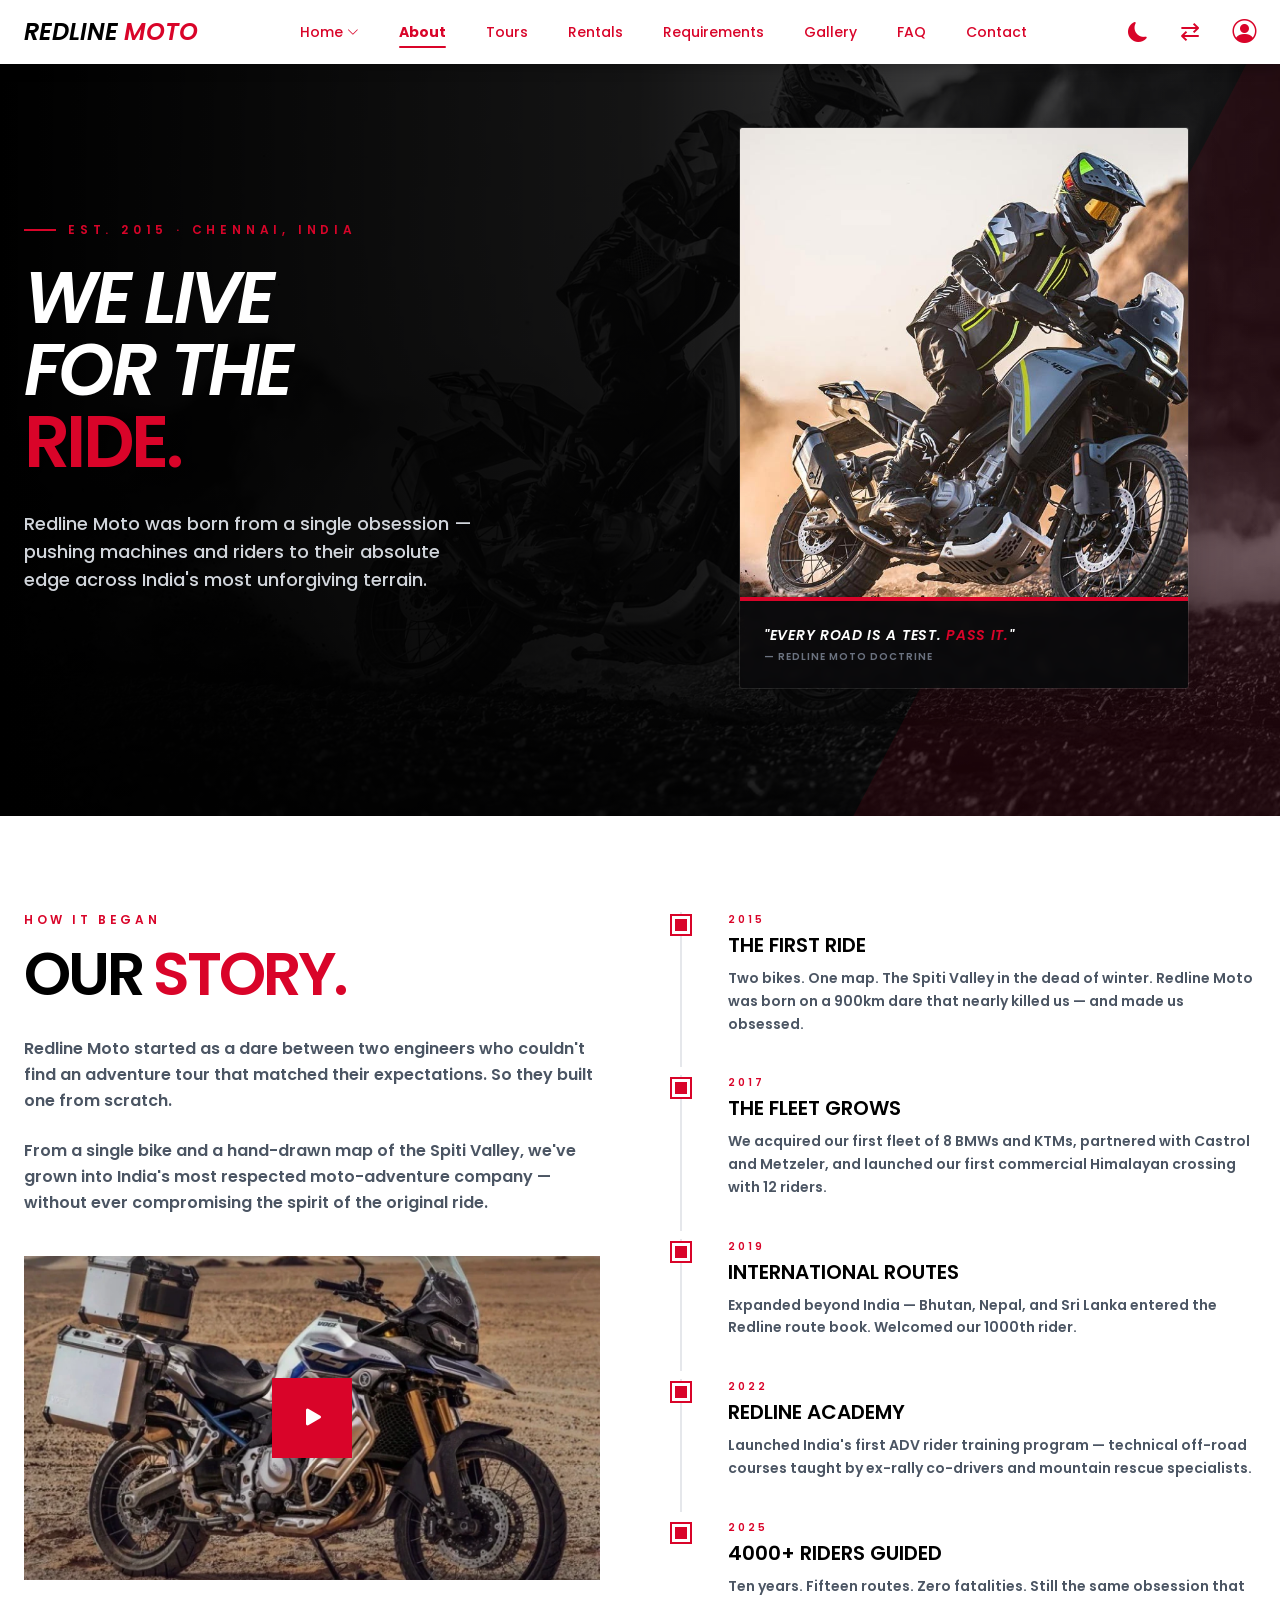
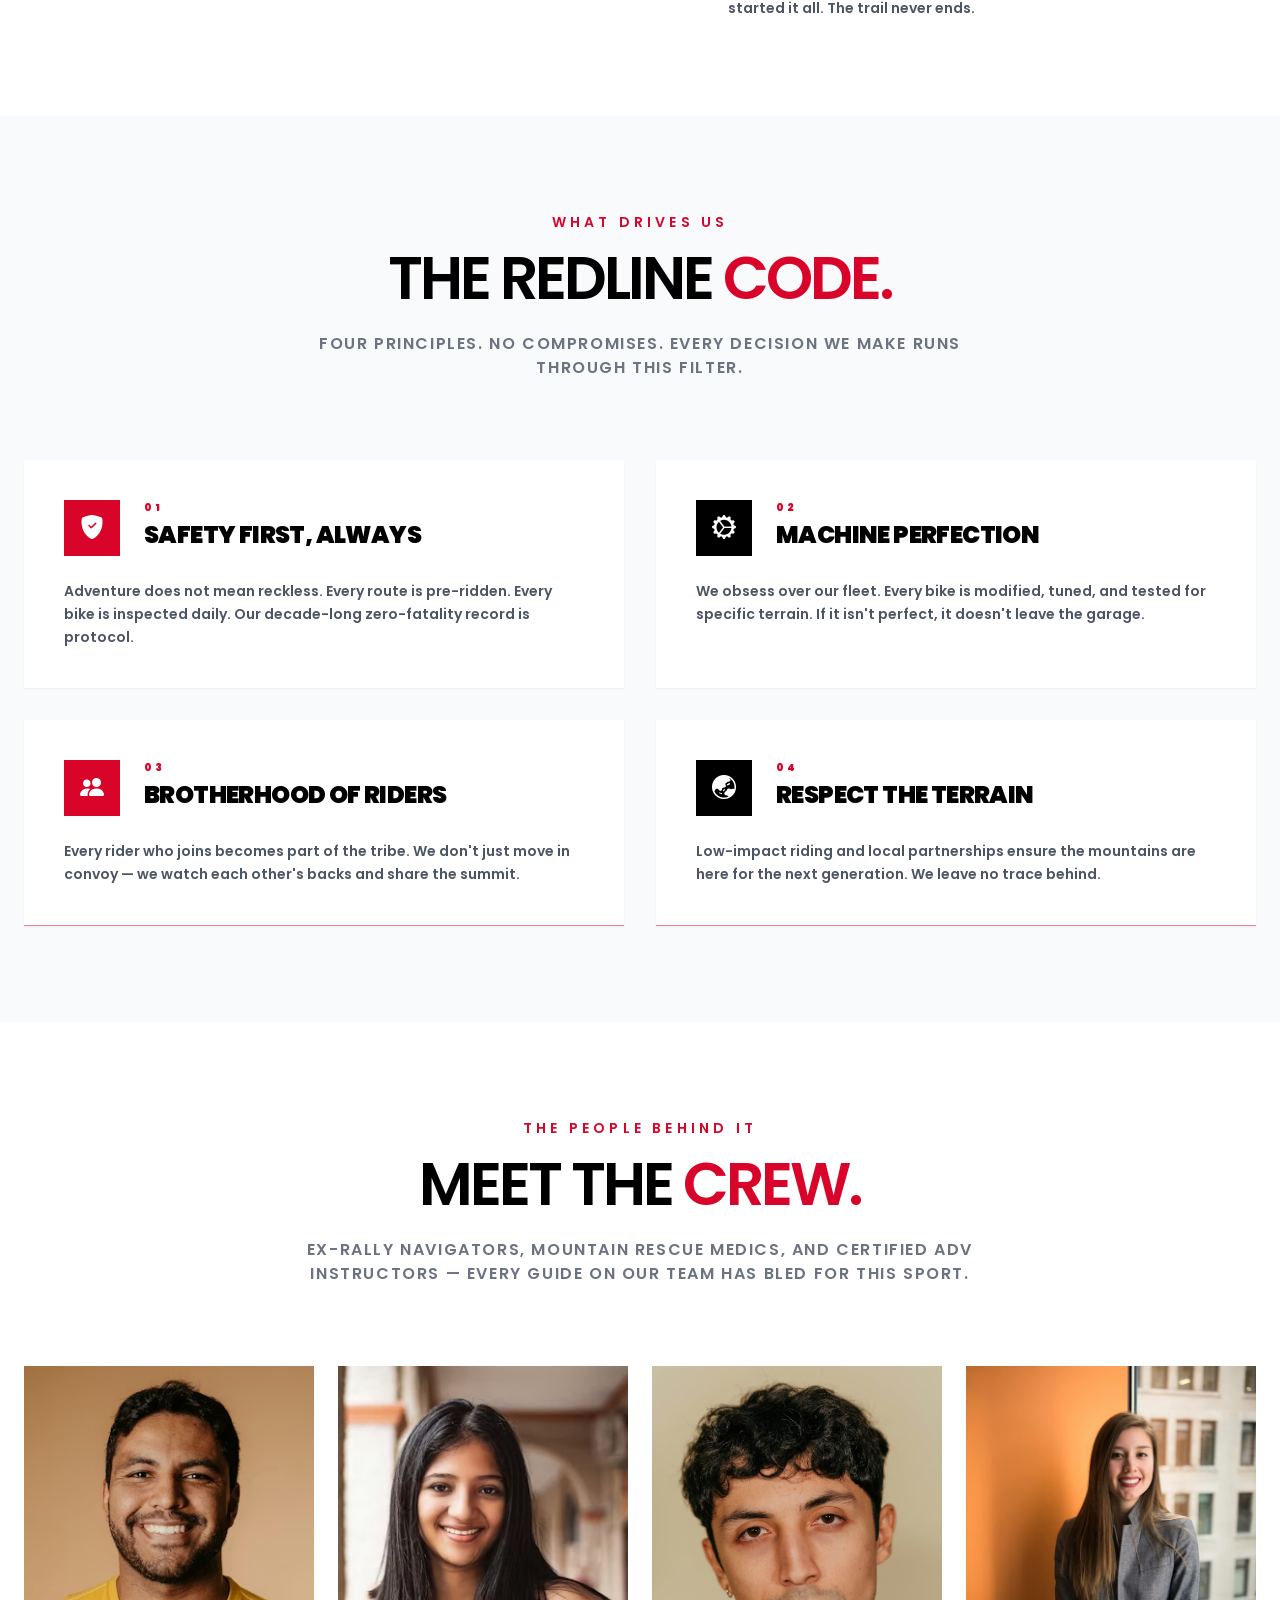
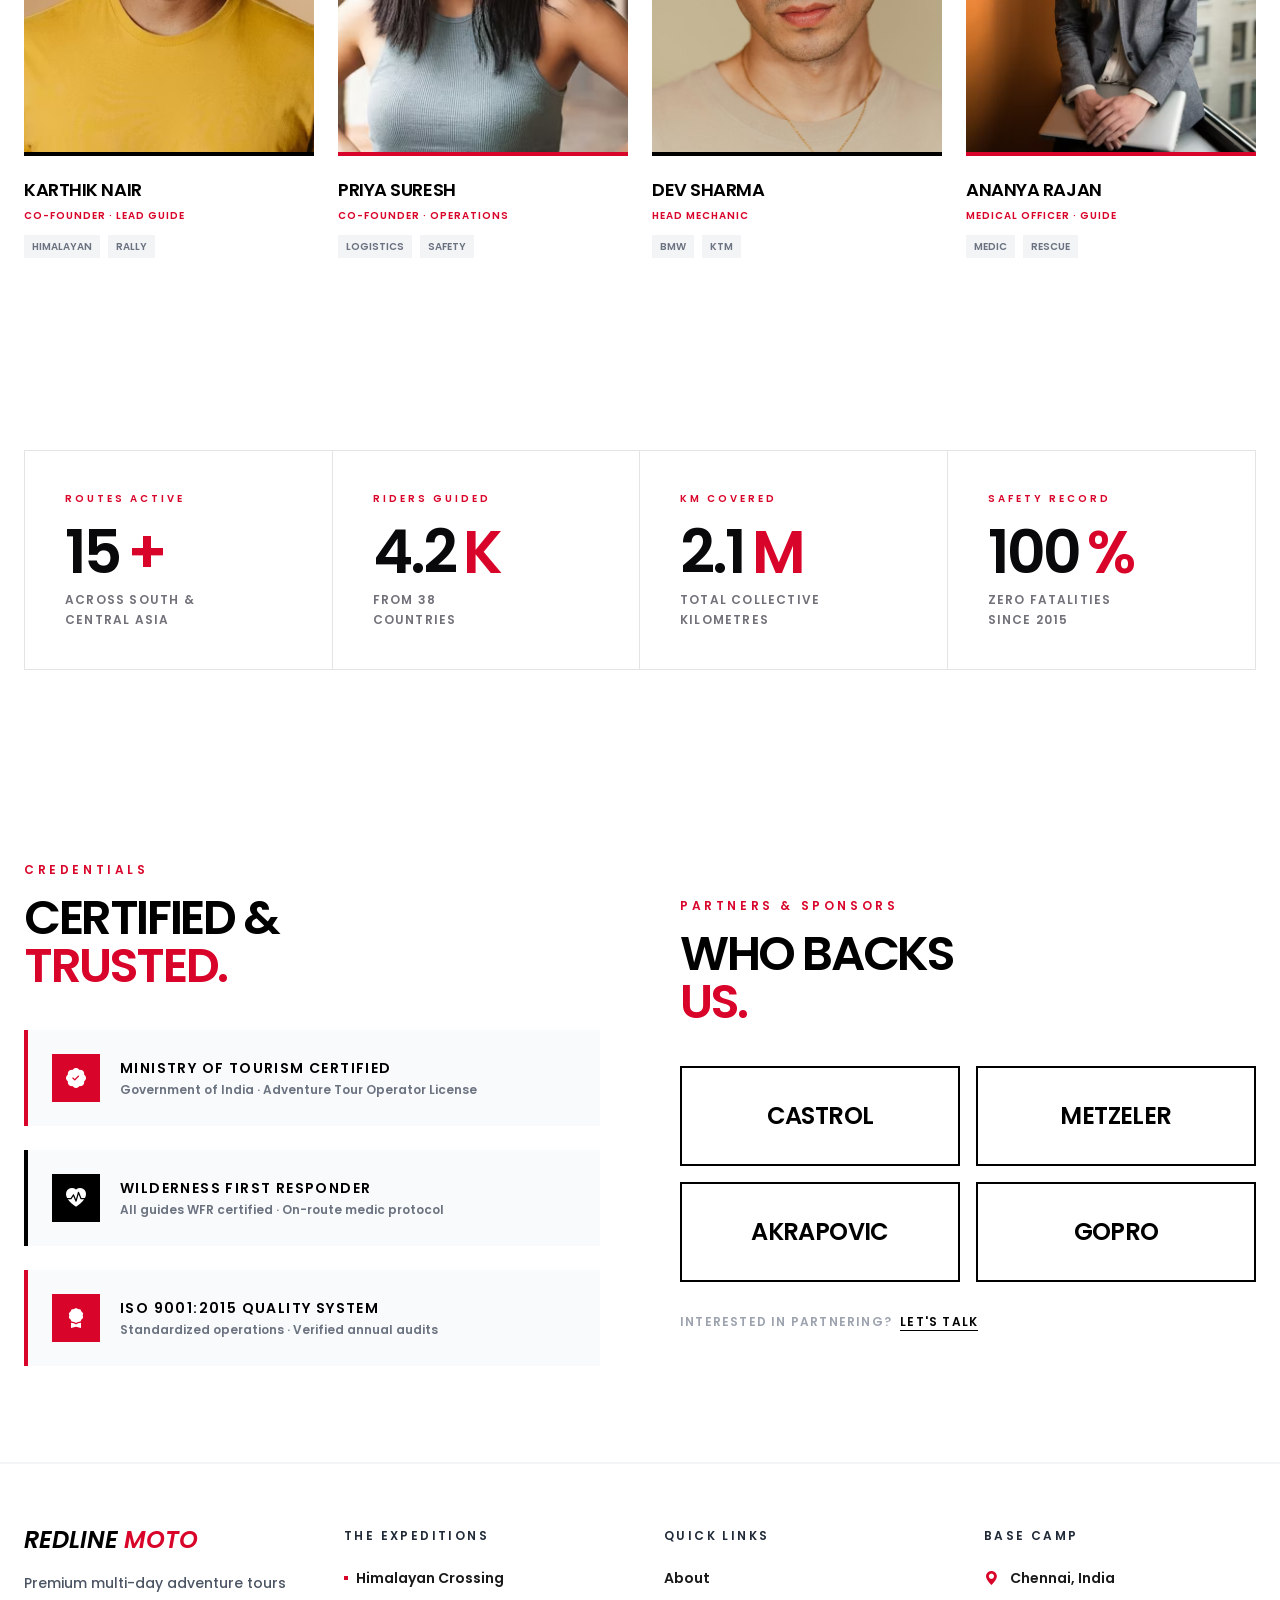
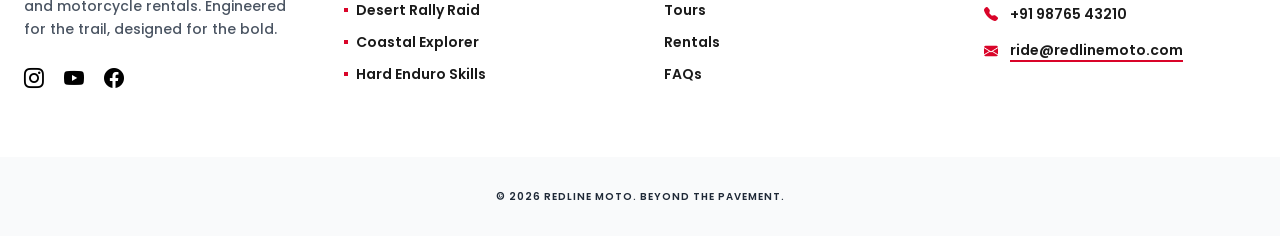
==== about.html @ 3127164c "first commit" ====
<!DOCTYPE html>
<html lang="en">

<head>
    <meta charset="UTF-8">
    <meta name="viewport" content="width=device-width, initial-scale=1.0">
    <title>About - Redline Moto</title>
    <link rel="icon" href="images/logo.jpeg">
    <script src="tailwind.js"></script>
    <link rel="stylesheet" href="https://cdn.jsdelivr.net/npm/bootstrap-icons@1.11.3/font/bootstrap-icons.min.css">
    <link rel="stylesheet" href="navbar.css">
    <link rel="stylesheet" href="footer.css">
    <link rel="preconnect" href="https://fonts.googleapis.com">
    <link rel="preconnect" href="https://fonts.gstatic.com" crossorigin>
    <link href="https://fonts.googleapis.com/css2?family=Poppins:wght@300;400;500;600;700;900&display=swap" rel="stylesheet">

    <style>
        /* THEME TOGGLE */
        :root {
            --home-bg: #ffffff;
            --text-color: #111111;
        }

        [data-theme="dark"] {
            --home-bg: #000000;
            --text-color: #ffffff;
        }

        body {
            background-color: var(--home-bg) !important;
            color: var(--text-color);
            transition: background-color 0.4s ease, color 0.4s ease;
            font-family: 'Poppins', sans-serif;
        }

        [data-theme="dark"] section,
        [data-theme="dark"] .card {
            background-color: #000000 !important;
        }

        [data-theme="dark"] body,
        [data-theme="dark"] p,
        [data-theme="dark"] h1,
        [data-theme="dark"] h2,
        [data-theme="dark"] h3,
        [data-theme="dark"] h4,
        [data-theme="dark"] h5,
        [data-theme="dark"] h6,
        [data-theme="dark"] span,
        [data-theme="dark"] li,
        [data-theme="dark"] a,
        [data-theme="dark"] label,
        [data-theme="dark"] small,
        [data-theme="dark"] strong {
            color: #ffffff !important;
        }

        /* ---- HERO ---- */
        .hero-about {
            background-color: #000;
            min-height: 100vh;
            position: relative;
            overflow: hidden;
        }

        .hero-about::before {
            content: "REDLINE";
            position: absolute;
            font-size: clamp(80px, 18vw, 260px);
            font-weight: 900;
            color: rgba(217, 4, 41, 0.05);
            top: 50%;
            left: 50%;
            transform: translate(-50%, -50%);
            white-space: nowrap;
            pointer-events: none;
            letter-spacing: -0.05em;
        }

        .diagonal-slash {
            position: absolute;
            top: 0;
            right: 0;
            width: 45%;
            height: 100%;
            background: #D90429;
            clip-path: polygon(20% 0, 100% 0, 100% 100%, 0% 100%);
            z-index: 0;
        }

        @media (max-width: 768px) {
            .diagonal-slash {
                width: 100%;
                height: 40%;
                clip-path: polygon(0 0, 100% 0, 100% 100%, 0 70%);
                top: unset;
                bottom: 0;
            }
        }

        /* ---- MARQUEE ---- */
        .marquee-track {
            display: flex;
            width: max-content;
            animation: marquee 18s linear infinite;
        }

        @keyframes marquee {
            0% { transform: translateX(0); }
            100% { transform: translateX(-50%); }
        }

        /* ---- TIMELINE ---- */
        .timeline-item {
            position: relative;
            padding-left: 3rem;
        }

        .timeline-item::before {
            content: '';
            position: absolute;
            left: 0;
            top: 0;
            bottom: -2rem;
            width: 2px;
            background: #e5e7eb;
        }

        .timeline-item:last-child::before {
            display: none;
        }

        .timeline-dot {
            position: absolute;
            left: -8px;
            top: 0.25rem;
            width: 18px;
            height: 18px;
            background: #D90429;
            border: 3px solid #fff;
            outline: 2px solid #D90429;
        }

        /* ---- TEAM CARD ---- */
        .team-card {
            position: relative;
            overflow: hidden;
        }

        .team-card .overlay {
            position: absolute;
            inset: 0;
            background: linear-gradient(to top, rgba(217,4,41,0.95) 0%, transparent 60%);
            opacity: 0;
            transition: opacity 0.4s ease;
            display: flex;
            align-items: flex-end;
            padding: 1.5rem;
        }

        .team-card:hover .overlay {
            opacity: 1;
        }

        .team-card img {
            transition: transform 0.5s ease;
        }

        .team-card:hover img {
            transform: scale(1.06);
        }

        /* ---- VALUES CARD ---- */
        .value-card {
            border: 2px solid #000;
            transition: all 0.3s ease;
            position: relative;
            overflow: hidden;
        }

        .value-card::after {
            content: '';
            position: absolute;
            bottom: 0;
            left: 0;
            width: 0;
            height: 4px;
            background: #D90429;
            transition: width 0.4s ease;
        }

        .value-card:hover::after {
            width: 100%;
        }

        .value-card:hover {
            transform: translateY(-4px);
            box-shadow: 8px 8px 0px #D90429;
        }

        /* ---- STAT COUNTER ---- */
        .stat-block {
            border-left: 4px solid #D90429;
        }

        /* ---- RIDE PHILOSOPHY ---- */
        .philosophy-panel {
            position: relative;
        }

        .philosophy-panel::before {
            content: attr(data-num);
            position: absolute;
            top: -1.5rem;
            left: 1.5rem;
            font-size: 5rem;
            font-weight: 900;
            color: rgba(217,4,41,0.1);
            line-height: 1;
            pointer-events: none;
        }

        /* ---- SCROLL FADE IN ---- */
        .fade-up {
            opacity: 0;
            transform: translateY(40px);
            transition: opacity 0.7s ease, transform 0.7s ease;
        }

        .fade-up.visible {
            opacity: 1;
            transform: translateY(0);
        }

        /* ---- DARK MODE OVERRIDES ---- */
        [data-theme="dark"] .hero-about {
            background-color: #000;
        }

        [data-theme="dark"] .timeline-item::before {
            background: #333;
        }

        [data-theme="dark"] .timeline-dot {
            border-color: #000;
        }

        [data-theme="dark"] .value-card {
            border-color: #fff;
        }

        [data-theme="dark"] .value-card:hover {
            box-shadow: 8px 8px 0px #D90429;
        }

        [data-theme="dark"] .border-black {
            border-color: #fff !important;
        }

        [data-theme="dark"] .bg-gray-50 {
            background-color: #0a0a0a !important;
        }

        [data-theme="dark"] .bg-gray-100 {
            background-color: #111 !important;
        }

        [data-theme="dark"] .text-gray-600 {
            color: #aaa !important;
        }

        [data-theme="dark"] .text-gray-400 {
            color: #666 !important;
        }

        [data-theme="dark"] .text-black {
            color: #fff !important;
        }

        [data-theme="dark"] .bg-white {
            background-color: #000 !important;
        }

        [data-theme="dark"] .border-gray-200 {
            border-color: #222 !important;
        }

        [data-theme="dark"] .bg-black {
            background-color: #fff !important;
        }

        [data-theme="dark"] .bg-black .text-white,
        [data-theme="dark"] .bg-black h2,
        [data-theme="dark"] .bg-black p {
            color: #000 !important;
        }
    </style>
</head>

<body>
    <!-- navbar -->
    <div id="navbar"></div>
<!-- HEROBANNER -->

<section class="relative min-h-[90vh] flex items-center justify-center overflow-hidden bg-zinc-950">
  <div class="absolute inset-0 z-0">
    <img src="images/bg3.jpg" 
         class="w-full h-full object-cover opacity-40 grayscale" alt="Background">
    <div class="absolute inset-0 bg-gradient-to-b lg:bg-gradient-to-r from-black via-black/80 to-transparent"></div>
  </div>

  <div class="absolute top-0 right-0 w-1/3 h-full bg-[#D90429] opacity-10 hidden lg:block" 
       style="clip-path: polygon(100% 0, 0% 100%, 100% 100%);"></div>

  <div class="max-w-7xl mx-auto px-6 w-full relative z-10 py-20 lg:py-32">
    <div class="grid grid-cols-1 lg:grid-cols-2 gap-16 items-center">

      <div class="order-2 lg:order-1 flex flex-col items-center lg:items-start text-center lg:text-left">
        <p class="text-[#D90429] uppercase tracking-[0.4em] font-semibold text-xs mb-6 flex items-center gap-3">
          <span class="hidden lg:block w-8 h-[2px] bg-[#D90429]"></span>
          Est. 2015 · Chennai, India
          <span class="lg:hidden w-8 h-[2px] bg-[#D90429]"></span>
        </p>
        
        <h1 class="italic text-white text-5xl md:text-7xl font-semibold uppercase tracking-tighter leading-[0.9]">
          WE LIVE <br>FOR THE<br>
          <span class="text-[#D90429] not-italic">RIDE.</span>
        </h1>

        <p class="mt-8 text-gray-300 text-base md:text-lg max-w-md leading-relaxed font-medium">
          Redline Moto was born from a single obsession — pushing machines and riders to their absolute edge across India's most unforgiving terrain.
        </p>
      </div>

      <div class="order-1 lg:order-2 relative px-4 lg:px-0">
        <div class="relative z-10 aspect-[4/5] w-full max-w-md mx-auto overflow-hidden rounded-sm ring-1 ring-white/10 shadow-2xl">
          <img src="images/bg3.jpg" alt="Founders"
               class="w-full h-full object-cover transition-all duration-1000 scale-105 hover:scale-100" />
          
          <div class="absolute bottom-0 left-0 right-0 bg-zinc-950/95 p-6 backdrop-blur-sm border-t-4 border-[#D90429]">
            <p class="text-white text-sm font-semibold uppercase tracking-wider italic">
              "Every road is a test. <span class="text-[#D90429]">Pass it.</span>"
            </p>
            <p class="text-gray-500 text-[10px] mt-1 font-semibold uppercase tracking-widest">— Redline Moto Doctrine</p>
          </div>
        </div>
      </div>

    </div>
  </div>
</section>
    <!-- ============================================
         OUR STORY — TIMELINE
    ============================================ -->
    <section class="py-24 bg-white">
        <div class="max-w-7xl mx-auto px-6">
            <div class="grid grid-cols-1 lg:grid-cols-2 gap-20 items-start">

                <!-- Left -->
                <div class="fade-up">
                    <h3 class="text-[#D90429] uppercase tracking-[0.3em] font-semibold text-xs mb-4">How It Began</h3>
                    <h2 class="text-black text-4xl md:text-6xl font-semibold uppercase tracking-tighter leading-none mb-8">
                        OUR <span class="text-[#D90429]">STORY.</span>
                    </h2>
                    <p class="text-gray-600 text-base leading-relaxed font-semibold mb-6">
                        Redline Moto started as a dare between two engineers who couldn't find an adventure tour that matched their expectations. So they built one from scratch.
                    </p>
                    <p class="text-gray-600 text-base leading-relaxed font-semibold mb-10">
                        From a single bike and a hand-drawn map of the Spiti Valley, we've grown into India's most respected moto-adventure company — without ever compromising the spirit of the original ride.
                    </p>
                    <div class="relative overflow-hidden aspect-video">
                        <img src="images/img8.jpg" alt="Redline Story" class="w-full h-full object-cover" />
                        <div class="absolute inset-0 flex items-center justify-center">
                            <div class="w-20 h-20 bg-[#D90429] flex items-center justify-center cursor-pointer hover:scale-110 transition-transform">
                                <i class="bi bi-play-fill text-white text-3xl ml-1"></i>
                            </div>
                        </div>
                    </div>
                </div>

                <!-- Right: Timeline -->
                <div class="fade-up" style="transition-delay:0.2s">
                    <div class="space-y-10">

                        <div class="timeline-item">
                            <div class="timeline-dot"></div>
                            <p class="text-[10px] font-semibold uppercase tracking-[0.3em] text-[#D90429] mb-1">2015</p>
                            <h4 class="text-xl font-semibold uppercase text-black mb-2">The First Ride</h4>
                            <p class="text-gray-600 text-sm leading-relaxed font-semibold">Two bikes. One map. The Spiti Valley in the dead of winter. Redline Moto was born on a 900km dare that nearly killed us — and made us obsessed.</p>
                        </div>

                        <div class="timeline-item">
                            <div class="timeline-dot"></div>
                            <p class="text-[10px] font-semibold uppercase tracking-[0.3em] text-[#D90429] mb-1">2017</p>
                            <h4 class="text-xl font-semibold uppercase text-black mb-2">The Fleet Grows</h4>
                            <p class="text-gray-600 text-sm leading-relaxed font-semibold">We acquired our first fleet of 8 BMWs and KTMs, partnered with Castrol and Metzeler, and launched our first commercial Himalayan crossing with 12 riders.</p>
                        </div>

                        <div class="timeline-item">
                            <div class="timeline-dot"></div>
                            <p class="text-[10px] font-semibold uppercase tracking-[0.3em] text-[#D90429] mb-1">2019</p>
                            <h4 class="text-xl font-semibold uppercase text-black mb-2">International Routes</h4>
                            <p class="text-gray-600 text-sm leading-relaxed font-semibold">Expanded beyond India — Bhutan, Nepal, and Sri Lanka entered the Redline route book. Welcomed our 1000th rider.</p>
                        </div>

                        <div class="timeline-item">
                            <div class="timeline-dot"></div>
                            <p class="text-[10px] font-semibold uppercase tracking-[0.3em] text-[#D90429] mb-1">2022</p>
                            <h4 class="text-xl font-semibold uppercase text-black mb-2">Redline Academy</h4>
                            <p class="text-gray-600 text-sm leading-relaxed font-semibold">Launched India's first ADV rider training program — technical off-road courses taught by ex-rally co-drivers and mountain rescue specialists.</p>
                        </div>

                        <div class="timeline-item">
                            <div class="timeline-dot"></div>
                            <p class="text-[10px] font-semibold uppercase tracking-[0.3em] text-[#D90429] mb-1">2025</p>
                            <h4 class="text-xl font-semibold uppercase text-black mb-2">4000+ Riders Guided</h4>
                            <p class="text-gray-600 text-sm leading-relaxed font-semibold">Ten years. Fifteen routes. Zero fatalities. Still the same obsession that started it all. The trail never ends.</p>
                        </div>

                    </div>
                </div>

            </div>
        </div>
    </section>

    <!-- ============================================
         CORE VALUES
    ============================================ -->

<section class="py-24 bg-gray-50 overflow-hidden">
    <div class="max-w-7xl mx-auto px-6">

        <div class="flex flex-col items-center text-center mb-20">
            <h3 class="text-[#D90429] uppercase tracking-[0.3em] font-semibold text-xs md:text-sm mb-4">What Drives Us</h3>
            <h2 class="text-black text-4xl md:text-6xl font-semibold uppercase tracking-tighter leading-none max-w-4xl">
                THE REDLINE <span class="text-[#D90429]">CODE.</span>
            </h2>
            <p class="mt-6 text-gray-500 text-sm md:text-base font-semibold uppercase tracking-widest max-w-2xl">
                Four principles. No compromises. Every decision we make runs through this filter.
            </p>
        </div>

        <div class="grid grid-cols-1 md:grid-cols-2 gap-8">

            <div class="group relative p-10 bg-white overflow-hidden transition-all duration-500 shadow-sm hover:shadow-2xl">
                <div class="absolute inset-0 bg-[#D90429] translate-y-full group-hover:translate-y-0 transition-transform duration-500 ease-out"></div>
                
                <div class="relative z-10">
                    <div class="flex items-start gap-6 mb-6">
                        <div class="w-14 h-14 bg-[#D90429] group-hover:bg-white flex items-center justify-center flex-shrink-0 transition-colors duration-500">
                            <i class="bi bi-shield-fill-check text-white group-hover:text-[#D90429] text-2xl transition-colors duration-500"></i>
                        </div>
                        <div>
                            <p class="text-[10px] font-black text-[#D90429] group-hover:text-white uppercase tracking-[0.3em] mb-1 transition-colors duration-500">01</p>
                            <h4 class="text-2xl font-black uppercase tracking-tight text-black group-hover:text-white transition-colors duration-500">Safety First, Always</h4>
                        </div>
                    </div>
                    <p class="text-gray-600 group-hover:text-red-50 text-sm leading-relaxed font-semibold transition-colors duration-500">
                        Adventure does not mean reckless. Every route is pre-ridden. Every bike is inspected daily. Our decade-long zero-fatality record is protocol.
                    </p>
                </div>
            </div>

            <div class="group relative p-10 bg-white overflow-hidden transition-all duration-500 shadow-sm hover:shadow-2xl">
                <div class="absolute inset-0 bg-[#D90429] translate-y-full group-hover:translate-y-0 transition-transform duration-500 ease-out"></div>
                <div class="relative z-10">
                    <div class="flex items-start gap-6 mb-6">
                        <div class="w-14 h-14 bg-black group-hover:bg-white flex items-center justify-center flex-shrink-0 transition-colors duration-500">
                            <i class="bi bi-gear-wide-connected text-white group-hover:text-[#D90429] text-2xl transition-colors duration-500"></i>
                        </div>
                        <div>
                            <p class="text-[10px] font-black text-[#D90429] group-hover:text-white uppercase tracking-[0.3em] mb-1">02</p>
                            <h4 class="text-2xl font-black uppercase tracking-tight text-black group-hover:text-white">Machine Perfection</h4>
                        </div>
                    </div>
                    <p class="text-gray-600 group-hover:text-red-50 text-sm leading-relaxed font-semibold">
                        We obsess over our fleet. Every bike is modified, tuned, and tested for specific terrain. If it isn't perfect, it doesn't leave the garage.
                    </p>
                </div>
            </div>

            <div class="group relative p-10 bg-white overflow-hidden transition-all duration-500 shadow-sm hover:shadow-2xl">
                <div class="absolute inset-0 bg-[#D90429] translate-y-full group-hover:translate-y-0 transition-transform duration-500 ease-out"></div>
                <div class="relative z-10">
                    <div class="flex items-start gap-6 mb-6">
                        <div class="w-14 h-14 bg-[#D90429] group-hover:bg-white flex items-center justify-center flex-shrink-0 transition-colors duration-500">
                            <i class="bi bi-people-fill text-white group-hover:text-[#D90429] text-2xl transition-colors duration-500"></i>
                        </div>
                        <div>
                            <p class="text-[10px] font-black text-[#D90429] group-hover:text-white uppercase tracking-[0.3em] mb-1">03</p>
                            <h4 class="text-2xl font-black uppercase tracking-tight text-black group-hover:text-white">Brotherhood of Riders</h4>
                        </div>
                    </div>
                    <p class="text-gray-600 group-hover:text-red-50 text-sm leading-relaxed font-semibold">
                        Every rider who joins becomes part of the tribe. We don't just move in convoy — we watch each other's backs and share the summit.
                    </p>
                </div>
            </div>

            <div class="group relative p-10 bg-white overflow-hidden transition-all duration-500 shadow-sm hover:shadow-2xl">
                <div class="absolute inset-0 bg-[#D90429] translate-y-full group-hover:translate-y-0 transition-transform duration-500 ease-out"></div>
                <div class="relative z-10">
                    <div class="flex items-start gap-6 mb-6">
                        <div class="w-14 h-14 bg-black group-hover:bg-white flex items-center justify-center flex-shrink-0 transition-colors duration-500">
                            <i class="bi bi-globe-asia-australia text-white group-hover:text-[#D90429] text-2xl transition-colors duration-500"></i>
                        </div>
                        <div>
                            <p class="text-[10px] font-black text-[#D90429] group-hover:text-white uppercase tracking-[0.3em] mb-1">04</p>
                            <h4 class="text-2xl font-black uppercase tracking-tight text-black group-hover:text-white">Respect the Terrain</h4>
                        </div>
                    </div>
                    <p class="text-gray-600 group-hover:text-red-50 text-sm leading-relaxed font-semibold">
                        Low-impact riding and local partnerships ensure the mountains are here for the next generation. We leave no trace behind.
                    </p>
                </div>
            </div>

        </div>
    </div>
</section>


    <!-- ============================================
         TEAM SECTION
    ============================================ -->
    <section class="py-24 bg-white">
        <div class="max-w-7xl mx-auto px-6">

            <div class="flex flex-col items-center text-center mb-20 fade-up">
                <h3 class="text-[#D90429] uppercase tracking-[0.3em] font-semibold text-xs md:text-sm mb-4">The People Behind It</h3>
                <h2 class="text-black text-4xl md:text-6xl font-semibold uppercase tracking-tighter leading-none max-w-4xl">
                    MEET THE <span class="text-[#D90429]">CREW.</span>
                </h2>
                <p class="mt-6 text-gray-500 text-sm md:text-base font-semibold uppercase tracking-widest max-w-2xl">
                    Ex-rally navigators, mountain rescue medics, and certified ADV instructors — every guide on our team has bled for this sport.
                </p>
            </div>

            <div class="grid grid-cols-1 sm:grid-cols-2 lg:grid-cols-4 gap-6">

                <!-- Team Member 1 -->
                <div class="team-card fade-up" style="transition-delay:0s">
                    <div class="aspect-[3/4] bg-gray-100 overflow-hidden relative">
                        <img src="images/client2.avif" alt="Karthik Nair"
                            class="w-full h-full object-cover" />
                        <div class="overlay">
                            <div>
                                <p class="text-white text-xs font-semibold leading-relaxed">
                                    "The mountains don't lie. Neither do I about my routes."
                                </p>
                            </div>
                        </div>
                    </div>
                    <div class="pt-5 border-t-4 border-black mt-0">
                        <h4 class="text-lg font-semibold uppercase tracking-tight text-black">Karthik Nair</h4>
                        <p class="text-[10px] text-[#D90429] font-semibold uppercase tracking-widest mt-1">Co-Founder · Lead Guide</p>
                        <div class="flex gap-2 mt-3">
                            <span class="text-[10px] bg-gray-100 px-2 py-1 font-semibold uppercase text-gray-500">Himalayan</span>
                            <span class="text-[10px] bg-gray-100 px-2 py-1 font-semibold uppercase text-gray-500">Rally</span>
                        </div>
                    </div>
                </div>

                <!-- Team Member 2 -->
                <div class="team-card fade-up" style="transition-delay:0.1s">
                    <div class="aspect-[3/4] bg-gray-100 overflow-hidden relative">
                        <img src="images/client1.avif" alt="Priya Suresh"
                            class="w-full h-full object-cover" />
                        <div class="overlay">
                            <div>
                                <p class="text-white text-xs font-semibold leading-relaxed">
                                    "Every rider I guide, I guide like it's their first and last ride."
                                </p>
                            </div>
                        </div>
                    </div>
                    <div class="pt-5 border-t-4 border-[#D90429] mt-0">
                        <h4 class="text-lg font-semibold uppercase tracking-tight text-black">Priya Suresh</h4>
                        <p class="text-[10px] text-[#D90429] font-semibold uppercase tracking-widest mt-1">Co-Founder · Operations</p>
                        <div class="flex gap-2 mt-3">
                            <span class="text-[10px] bg-gray-100 px-2 py-1 font-semibold uppercase text-gray-500">Logistics</span>
                            <span class="text-[10px] bg-gray-100 px-2 py-1 font-semibold uppercase text-gray-500">Safety</span>
                        </div>
                    </div>
                </div>

                <!-- Team Member 3 -->
                <div class="team-card fade-up" style="transition-delay:0.2s">
                    <div class="aspect-[3/4] bg-gray-100 overflow-hidden relative">
                        <img src="images/client3.avif" alt="Dev Sharma"
                            class="w-full h-full object-cover" />
                        <div class="overlay">
                            <div>
                                <p class="text-white text-xs font-semibold leading-relaxed">
                                    "A broken bike is a problem. A broken spirit is not allowed."
                                </p>
                            </div>
                        </div>
                    </div>
                    <div class="pt-5 border-t-4 border-black mt-0">
                        <h4 class="text-lg font-semibold uppercase tracking-tight text-black">Dev Sharma</h4>
                        <p class="text-[10px] text-[#D90429] font-semibold uppercase tracking-widest mt-1">Head Mechanic</p>
                        <div class="flex gap-2 mt-3">
                            <span class="text-[10px] bg-gray-100 px-2 py-1 font-semibold uppercase text-gray-500">BMW</span>
                            <span class="text-[10px] bg-gray-100 px-2 py-1 font-semibold uppercase text-gray-500">KTM</span>
                        </div>
                    </div>
                </div>

                <!-- Team Member 4 -->
                <div class="team-card fade-up" style="transition-delay:0.3s">
                    <div class="aspect-[3/4] bg-gray-100 overflow-hidden relative">
                        <img src="images/client4.avif" alt="Ananya Rajan"
                            class="w-full h-full object-cover" />
                        <div class="overlay">
                            <div>
                                <p class="text-white text-xs font-semibold leading-relaxed">
                                    "Altitude sickness, fractures, dehydration — seen it all. Fixed it all."
                                </p>
                            </div>
                        </div>
                    </div>
                    <div class="pt-5 border-t-4 border-[#D90429] mt-0">
                        <h4 class="text-lg font-semibold uppercase tracking-tight text-black">Ananya Rajan</h4>
                        <p class="text-[10px] text-[#D90429] font-semibold uppercase tracking-widest mt-1">Medical Officer · Guide</p>
                        <div class="flex gap-2 mt-3">
                            <span class="text-[10px] bg-gray-100 px-2 py-1 font-semibold uppercase text-gray-500">Medic</span>
                            <span class="text-[10px] bg-gray-100 px-2 py-1 font-semibold uppercase text-gray-500">Rescue</span>
                        </div>
                    </div>
                </div>

            </div>
        </div>
    </section>

    <!-- ============================================
         NUMBERS IMPACT — DARK BAND
    ============================================ -->

<section class="py-24 bg-white">
    <div class="max-w-7xl mx-auto px-6">

        <div class="grid grid-cols-1 md:grid-cols-2 lg:grid-cols-4 gap-0 border border-zinc-200">

            <div class="p-10 border-b md:border-b-0 md:border-r border-zinc-200 fade-up transition-all duration-300">
                <p class="text-[#D90429] text-[10px] font-semibold uppercase tracking-[0.3em] mb-4">Routes Active</p>
                <h2 class="text-zinc-950 text-6xl font-semibold leading-none mb-2 tracking-tighter">15<span class="text-[#D90429] px-2">+</span></h2>
                <p class="text-zinc-500 text-xs font-semibold uppercase tracking-widest leading-relaxed">Across South & <br>Central Asia</p>
            </div>

            <div class="p-10 border-b md:border-b-0 md:border-r border-zinc-200 fade-up transition-all duration-300" style="transition-delay:0.1s">
                <p class="text-[#D90429] text-[10px] font-semibold uppercase tracking-[0.3em] mb-4">Riders Guided</p>
                <h2 class="text-zinc-950 text-6xl font-semibold leading-none mb-2 tracking-tighter">4.2<span class="text-[#D90429] px-2">K</span></h2>
                <p class="text-zinc-500 text-xs font-semibold uppercase tracking-widest leading-relaxed">From 38 <br>Countries</p>
            </div>

            <div class="p-10 border-b lg:border-b-0 lg:border-r border-zinc-200 fade-up transition-all duration-300" style="transition-delay:0.2s">
                <p class="text-[#D90429] text-[10px] font-semibold uppercase tracking-[0.3em] mb-4">Km Covered</p>
                <h2 class="text-zinc-950 text-6xl font-semibold leading-none mb-2 tracking-tighter">2.1<span class="text-[#D90429] px-2">M</span></h2>
                <p class="text-zinc-500 text-xs font-semibold uppercase tracking-widest leading-relaxed">Total Collective <br>Kilometres</p>
            </div>

            <div class="p-10 fade-up transition-all duration-300" style="transition-delay:0.3s">
                <p class="text-[#D90429] text-[10px] font-semibold uppercase tracking-[0.3em] mb-4">Safety Record</p>
                <h2 class="text-zinc-950 text-6xl font-semibold leading-none mb-2 tracking-tighter">100<span class="text-[#D90429] px-2">%</span></h2>
                <p class="text-zinc-500 text-xs font-semibold uppercase tracking-widest leading-relaxed">Zero Fatalities <br>Since 2015</p>
            </div>

        </div>
    </div>
</section>

    <!-- ============================================
         CERTIFICATIONS & PARTNERS
    ============================================ -->
    <section class="py-24 bg-white">
        <div class="max-w-7xl mx-auto px-6">

            <div class="grid grid-cols-1 lg:grid-cols-2 gap-20 items-center">

                <!-- Left: Certifications -->
                <div class="fade-up">
                    <h3 class="text-[#D90429] uppercase tracking-[0.3em] font-semibold text-xs mb-4">Credentials</h3>
                    <h2 class="text-black text-4xl md:text-5xl font-semibold uppercase tracking-tighter leading-none mb-10">
                        CERTIFIED &<br><span class="text-[#D90429]">TRUSTED.</span>
                    </h2>

                    <div class="space-y-6">
                        <div class="flex items-center gap-5 p-6 border-l-4 border-[#D90429] bg-gray-50">
                            <div class="w-12 h-12 bg-[#D90429] flex items-center justify-center flex-shrink-0">
                                <i class="bi bi-patch-check-fill text-white text-xl"></i>
                            </div>
                            <div>
                                <h4 class="text-sm font-semibold uppercase tracking-widest text-black">Ministry of Tourism Certified</h4>
                                <p class="text-xs text-gray-500 font-semibold mt-1">Government of India · Adventure Tour Operator License</p>
                            </div>
                        </div>

                        <div class="flex items-center gap-5 p-6 border-l-4 border-black bg-gray-50">
                            <div class="w-12 h-12 bg-black flex items-center justify-center flex-shrink-0">
                                <i class="bi bi-heart-pulse-fill text-white text-xl"></i>
                            </div>
                            <div>
                                <h4 class="text-sm font-semibold uppercase tracking-widest text-black">Wilderness First Responder</h4>
                                <p class="text-xs text-gray-500 font-semibold mt-1">All guides WFR certified · On-route medic protocol</p>
                            </div>
                        </div>

                        <div class="flex items-center gap-5 p-6 border-l-4 border-[#D90429] bg-gray-50">
                            <div class="w-12 h-12 bg-[#D90429] flex items-center justify-center flex-shrink-0">
                                <i class="bi bi-award-fill text-white text-xl"></i>
                            </div>
                            <div>
                                <h4 class="text-sm font-semibold uppercase tracking-widest text-black">ISO 9001:2015 Quality System</h4>
                                <p class="text-xs text-gray-500 font-semibold mt-1">Standardized operations · Verified annual audits</p>
                            </div>
                        </div>
                    </div>
                </div>

                <!-- Right: Partners -->
                <div class="fade-up" style="transition-delay:0.2s">
                    <h3 class="text-[#D90429] uppercase tracking-[0.3em] font-semibold text-xs mb-4">Partners & Sponsors</h3>
                    <h2 class="text-black text-4xl md:text-5xl font-semibold uppercase tracking-tighter leading-none mb-10">
                        WHO BACKS<br><span class="text-[#D90429]">US.</span>
                    </h2>

                    <div class="grid grid-cols-2 gap-4">
                        <div class="p-8 border-2 border-black flex items-center justify-center hover:border-[#D90429] transition-colors">
                            <span class="text-2xl font-semibold uppercase tracking-tight text-black">Castrol</span>
                        </div>
                        <div class="p-8 border-2 border-black flex items-center justify-center hover:border-[#D90429] transition-colors">
                            <span class="text-2xl font-semibold uppercase tracking-tight text-black">Metzeler</span>
                        </div>
                        <div class="p-8 border-2 border-black flex items-center justify-center hover:border-[#D90429] transition-colors">
                            <span class="text-2xl font-semibold uppercase tracking-tight text-black">Akrapovic</span>
                        </div>
                        <div class="p-8 border-2 border-black flex items-center justify-center hover:border-[#D90429] transition-colors">
                            <span class="text-2xl font-semibold uppercase tracking-tight text-black">GoPro</span>
                        </div>
                    </div>

                    <p class="text-xs text-gray-400 font-semibold uppercase tracking-widest mt-8">
                        Interested in partnering?
                        <a href="contact.html" class="text-black border-b border-black ml-1 hover:text-[#D90429] hover:border-[#D90429] transition-all">
                            Let's Talk
                        </a>
                    </p>
                </div>

            </div>
        </div>
    </section>

    <!-- FOOTER -->
    <div id="footer"></div>

    <script>
        tailwind.config = {
            theme: {
                extend: {
                    fontFamily: {
                        sans: ['Poppins', 'ui-sans-serif', 'system-ui'],
                    }
                }
            }
        }


        // Scroll fade-in observer
        const observer = new IntersectionObserver((entries) => {
            entries.forEach(entry => {
                if (entry.isIntersecting) {
                    entry.target.classList.add('visible');
                }
            });
        }, { threshold: 0.12 });

        document.querySelectorAll('.fade-up').forEach(el => observer.observe(el));
    </script>
     <script src="navbar.js"></script>
    <script src="footer.js"></script>
</body>

</html>
---- navbar.css ----
html,
body {
  max-width: 100% !important;
  overflow-x: hidden !important;
  margin: 0;
  padding: 0;
}

.mobile-toggle {
  display: none;
}

.nav-active {
  font-weight: 700;
  position: relative;
}

.nav-active::after {
  content: "";
  position: absolute;
  left: 0;
  bottom: -6px;
  width: 100%;
  height: 2px;
  background-color: #D90429;
  border-radius: 2px;
}

[dir="rtl"] #profileMenu {
  margin-right: -20px;
}

.home-active {
  font-weight: 700 !important;
  position: relative;
}

#homeDropdownMenu li a.nav-active::after {
  display: none;
}

#dashboardDropdownMenu li a.nav-active::after {
  display: none;
}

#profileMenu li a.nav-active::after {
  display: none;
}

[data-theme="dark"] #homeDropdownMenu,
[data-theme="dark"] #profileMenu{
  background-color: #000000 !important;
}
[data-theme="dark"] #homeDropdownMenu a:hover {
  color: #000000 !important;
}
[data-theme="dark"] #dashboardDropdownMenu {
  background-color: #000000 !important;
}
[data-theme="dark"] #dashboardDropdownMenu a:hover {
  color: #000000 !important;
}
[data-theme="dark"] #profileMenu a:hover {
  color: #000000 !important;
}
[data-theme="dark"] #mainNavbar,
[data-theme="dark"] #mobileMenu{
  background-color: #323131 !important;
}

@media (max-width: 1441px) {
  [dir="rtl"] #profileMenu {
  margin-right: -120px;
}
}
@media (max-width: 1281px) {
  [dir="rtl"] #profileMenu {
  margin-right: -150px !important;
}
}
@media (max-width: 1024px) {
  #navLinks {
    gap: 30px;
  }
}

@media (max-width: 820px) {
  #centerLinksWrapper {
    display: none !important;
  }

  #rightButtons .text-xl,
  #rightButtons .text-2xl {
    font-size: 1.25rem;
  }

}

@media (min-width: 821px) {
  #hamburgerBtn {
    display: none !important;
  }

  #mobileMenuOverlay,
  #mobileMenu {
    display: none !important;
  }
}

.mobile-menu-open {
  overflow: hidden;
}

#mobileMenu.active {
  transform: translateX(0);
}

#mobileMenuOverlay.active {
  display: block !important;
}

/* Animation for mobile dropdown */
#mobileDropdownMenu {
  transition: max-height 0.3s ease-out;
}

#mobileDropdownMenu.show {
  display: block !important;
  animation: slideDown 0.3s ease-out;
}

 [dir="rtl"] #mobileProfileMenu {
  margin-right: -120px;
}

#hamburgerBtn i {
    color: #D90429;
  }

@keyframes slideDown {
  from {
    opacity: 0;
    transform: translateY(-10px);
  }

  to {
    opacity: 1;
    transform: translateY(0);
  }
}

@media (min-width: 821px) {
  #centerLinksWrapper {
    display: flex !important;
  }

  .lg\\:flex {
    display: flex !important;
  }
}

@media (max-width:821px) {
  .nav-active::after {
    display: none;
    font-weight: 900;
  }
}

@media (max-width:426px) {

  #theme-toggle i {
    font-size: 15px;
  }

  #hamburgerBtn i {
    font-size: 20px;
    color: #D90429;
  }

  #closeMenuBtn {
    font-size: 20px;
  }

  #rightButtons {
    gap: 1rem;
  }

   [dir="rtl"] #mobileProfileMenu {
    margin-right: -110px;
  }
}

[data-theme="dark"] #homeDropdownMenu a,
[data-theme="dark"] #dashboardDropdownMenu a,
[data-theme="dark"] #profileMenu a,
[data-theme="dark"] #mainNavbar i,
[data-theme="dark"] #mainNavbar button,
[data-theme="dark"] #mobileMenu i{
  color: white !important;
}
 /* h1{
  color:#FACC15;
color:#7F1D1D;
 color:#f6e9b4;
}  */
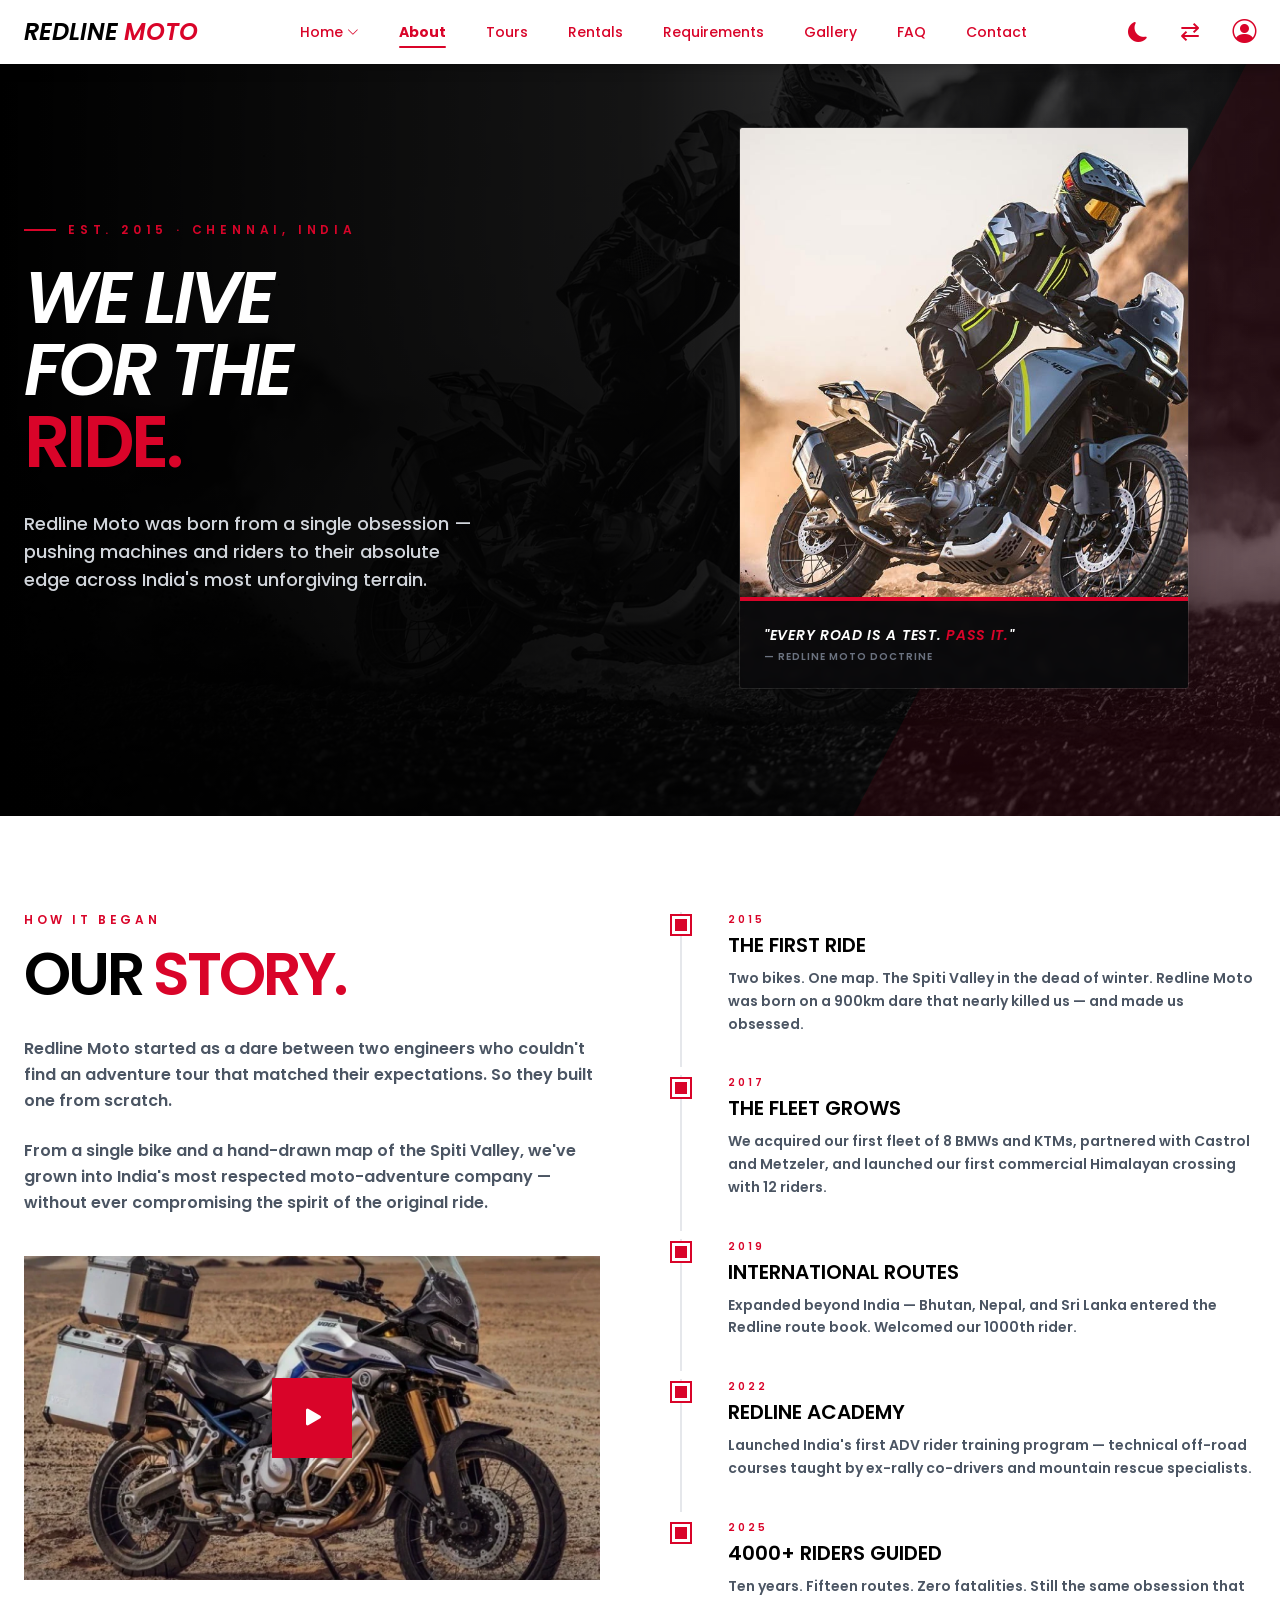
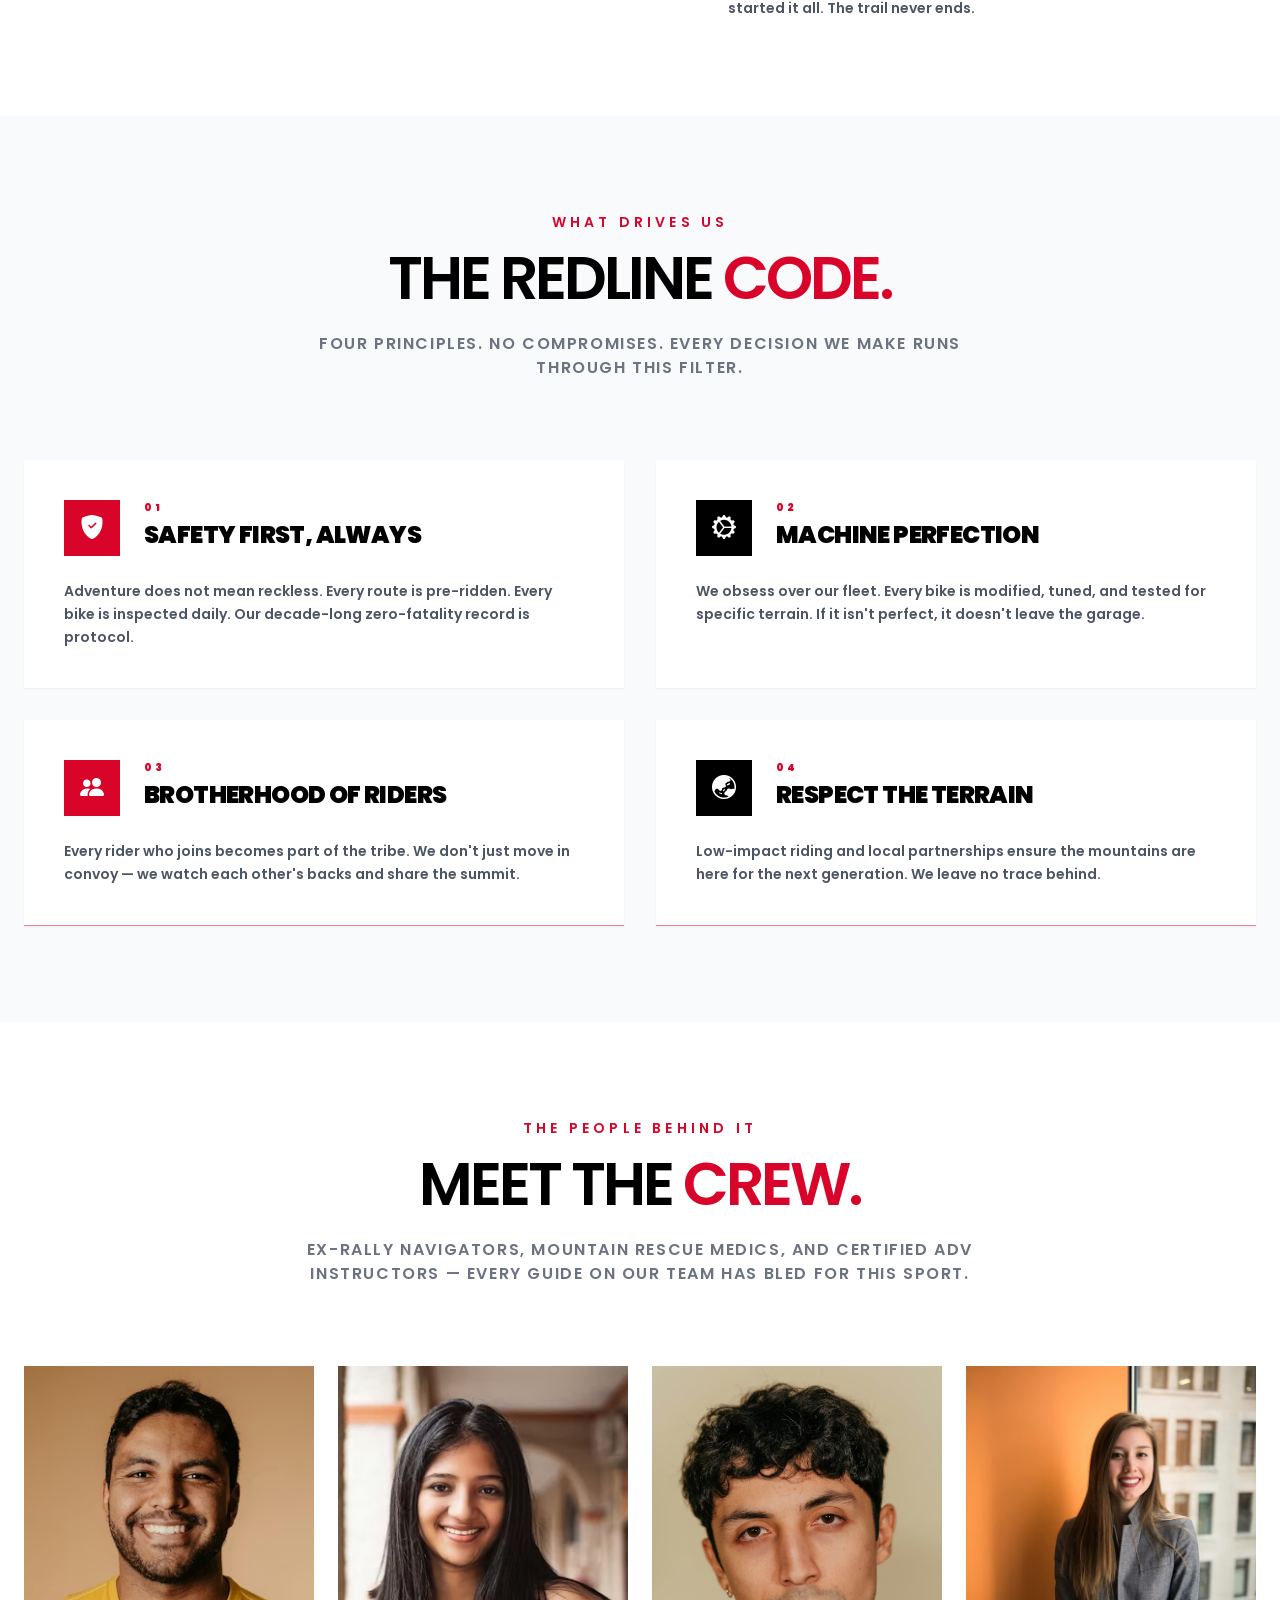
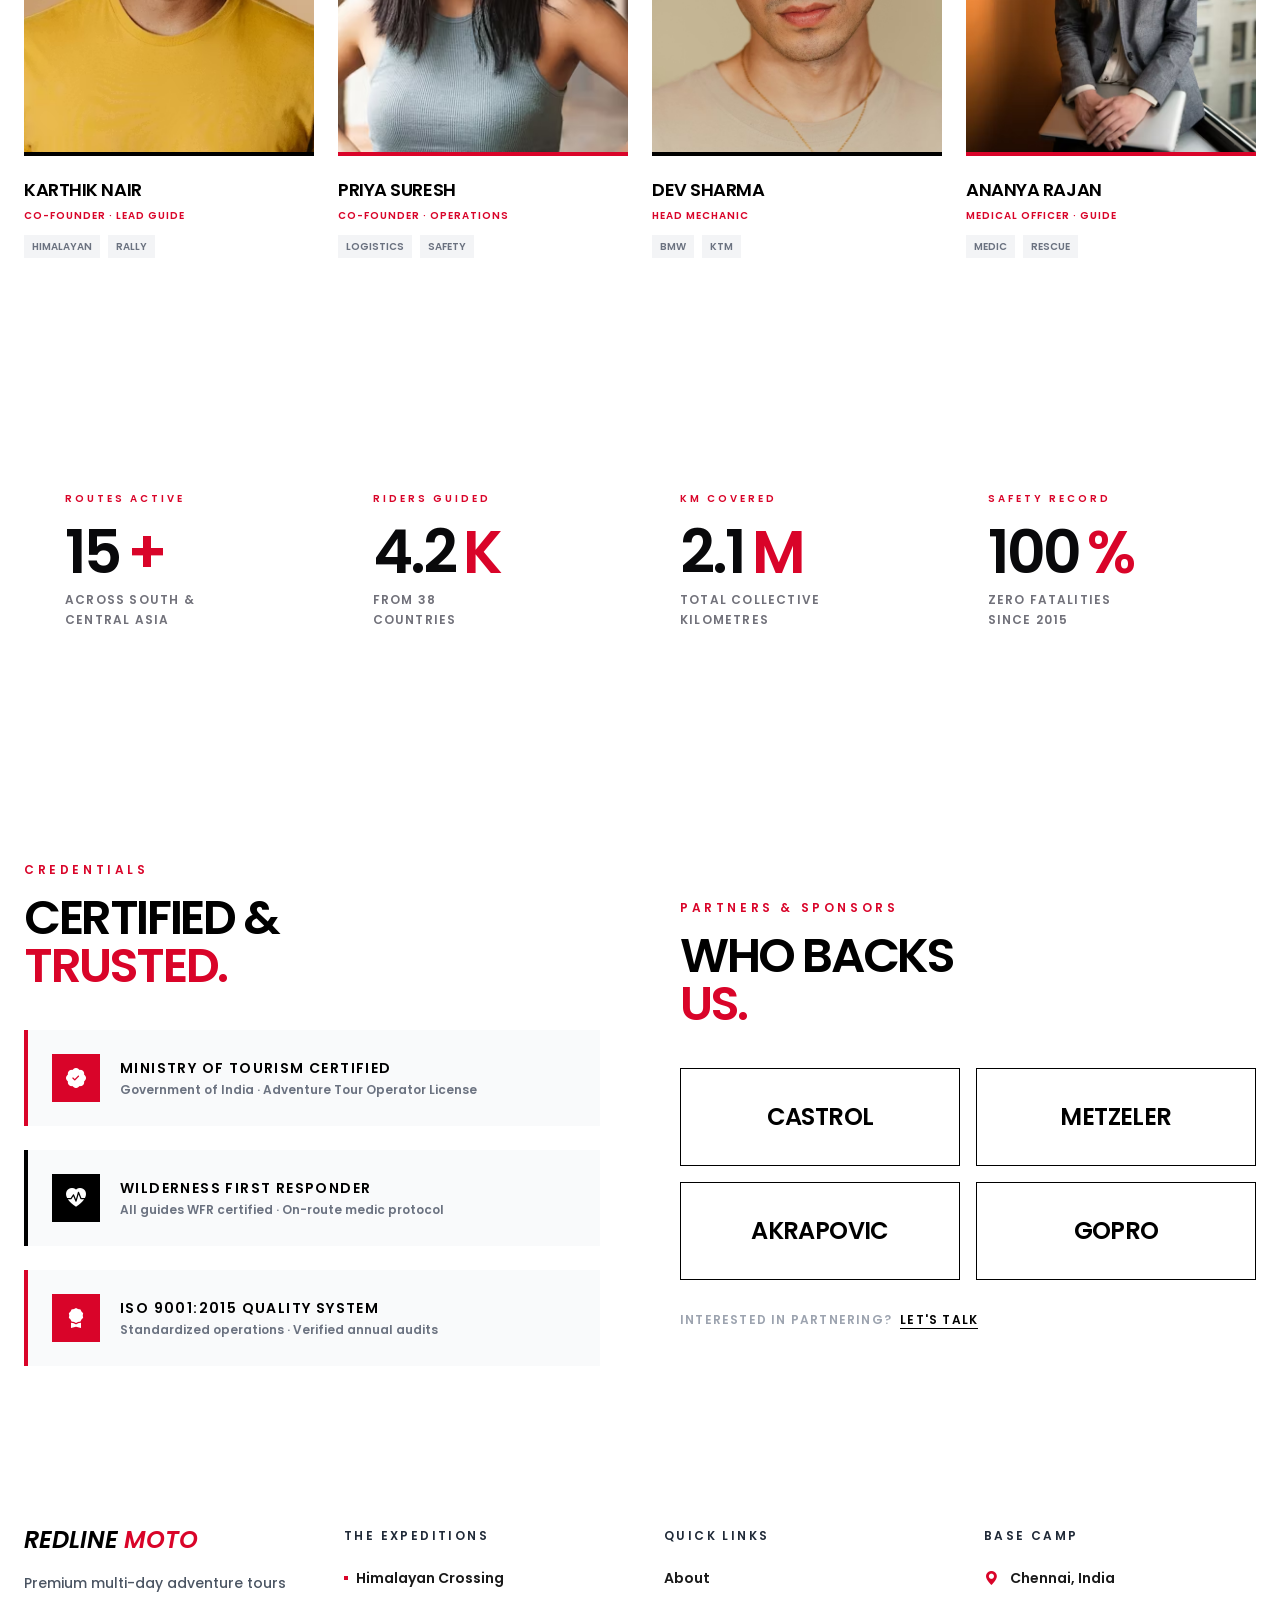
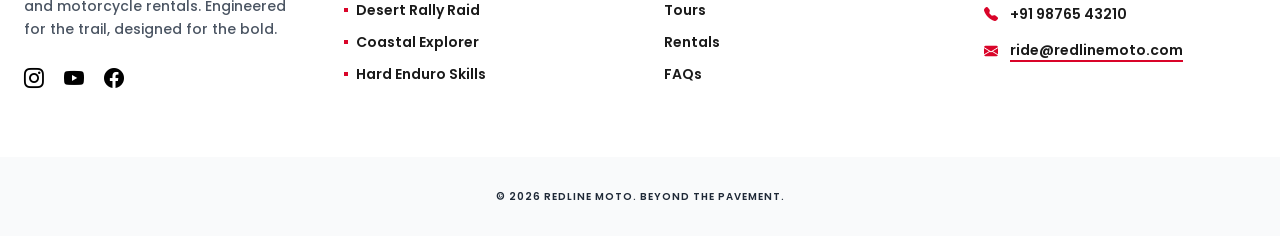
==== commit 43bca278: "first commit" ====
--- a/about.html
+++ b/about.html
@@ -642,21 +642,21 @@
 <section class="py-24 bg-white">
     <div class="max-w-7xl mx-auto px-6">
 
-        <div class="grid grid-cols-1 md:grid-cols-2 lg:grid-cols-4 gap-0 border border-zinc-200">
-
-            <div class="p-10 border-b md:border-b-0 md:border-r border-zinc-200 fade-up transition-all duration-300">
+        <div class="grid grid-cols-1 md:grid-cols-2 lg:grid-cols-4 gap-0 border border-white/10">
+
+            <div class="p-10 border-b md:border-b-0 md:border-r border-white/10 fade-up transition-all duration-300">
                 <p class="text-[#D90429] text-[10px] font-semibold uppercase tracking-[0.3em] mb-4">Routes Active</p>
                 <h2 class="text-zinc-950 text-6xl font-semibold leading-none mb-2 tracking-tighter">15<span class="text-[#D90429] px-2">+</span></h2>
                 <p class="text-zinc-500 text-xs font-semibold uppercase tracking-widest leading-relaxed">Across South & <br>Central Asia</p>
             </div>
 
-            <div class="p-10 border-b md:border-b-0 md:border-r border-zinc-200 fade-up transition-all duration-300" style="transition-delay:0.1s">
+            <div class="p-10 border-b md:border-b-0 md:border-r border-white/10 fade-up transition-all duration-300" style="transition-delay:0.1s">
                 <p class="text-[#D90429] text-[10px] font-semibold uppercase tracking-[0.3em] mb-4">Riders Guided</p>
                 <h2 class="text-zinc-950 text-6xl font-semibold leading-none mb-2 tracking-tighter">4.2<span class="text-[#D90429] px-2">K</span></h2>
                 <p class="text-zinc-500 text-xs font-semibold uppercase tracking-widest leading-relaxed">From 38 <br>Countries</p>
             </div>
 
-            <div class="p-10 border-b lg:border-b-0 lg:border-r border-zinc-200 fade-up transition-all duration-300" style="transition-delay:0.2s">
+            <div class="p-10 border-b lg:border-b-0 lg:border-r border-white/10 fade-up transition-all duration-300" style="transition-delay:0.2s">
                 <p class="text-[#D90429] text-[10px] font-semibold uppercase tracking-[0.3em] mb-4">Km Covered</p>
                 <h2 class="text-zinc-950 text-6xl font-semibold leading-none mb-2 tracking-tighter">2.1<span class="text-[#D90429] px-2">M</span></h2>
                 <p class="text-zinc-500 text-xs font-semibold uppercase tracking-widest leading-relaxed">Total Collective <br>Kilometres</p>
@@ -728,16 +728,16 @@
                     </h2>
 
                     <div class="grid grid-cols-2 gap-4">
-                        <div class="p-8 border-2 border-black flex items-center justify-center hover:border-[#D90429] transition-colors">
+                        <div class="p-8 border border-black  flex items-center justify-center hover:border-[#D90429] transition-colors">
                             <span class="text-2xl font-semibold uppercase tracking-tight text-black">Castrol</span>
                         </div>
-                        <div class="p-8 border-2 border-black flex items-center justify-center hover:border-[#D90429] transition-colors">
+                        <div class="p-8 border border-black flex items-center justify-center hover:border-[#D90429] transition-colors">
                             <span class="text-2xl font-semibold uppercase tracking-tight text-black">Metzeler</span>
                         </div>
-                        <div class="p-8 border-2 border-black flex items-center justify-center hover:border-[#D90429] transition-colors">
+                        <div class="p-8 border border-black flex items-center justify-center hover:border-[#D90429] transition-colors">
                             <span class="text-2xl font-semibold uppercase tracking-tight text-black">Akrapovic</span>
                         </div>
-                        <div class="p-8 border-2 border-black flex items-center justify-center hover:border-[#D90429] transition-colors">
+                        <div class="p-8 border border-black flex items-center justify-center hover:border-[#D90429] transition-colors">
                             <span class="text-2xl font-semibold uppercase tracking-tight text-black">GoPro</span>
                         </div>
                     </div>
